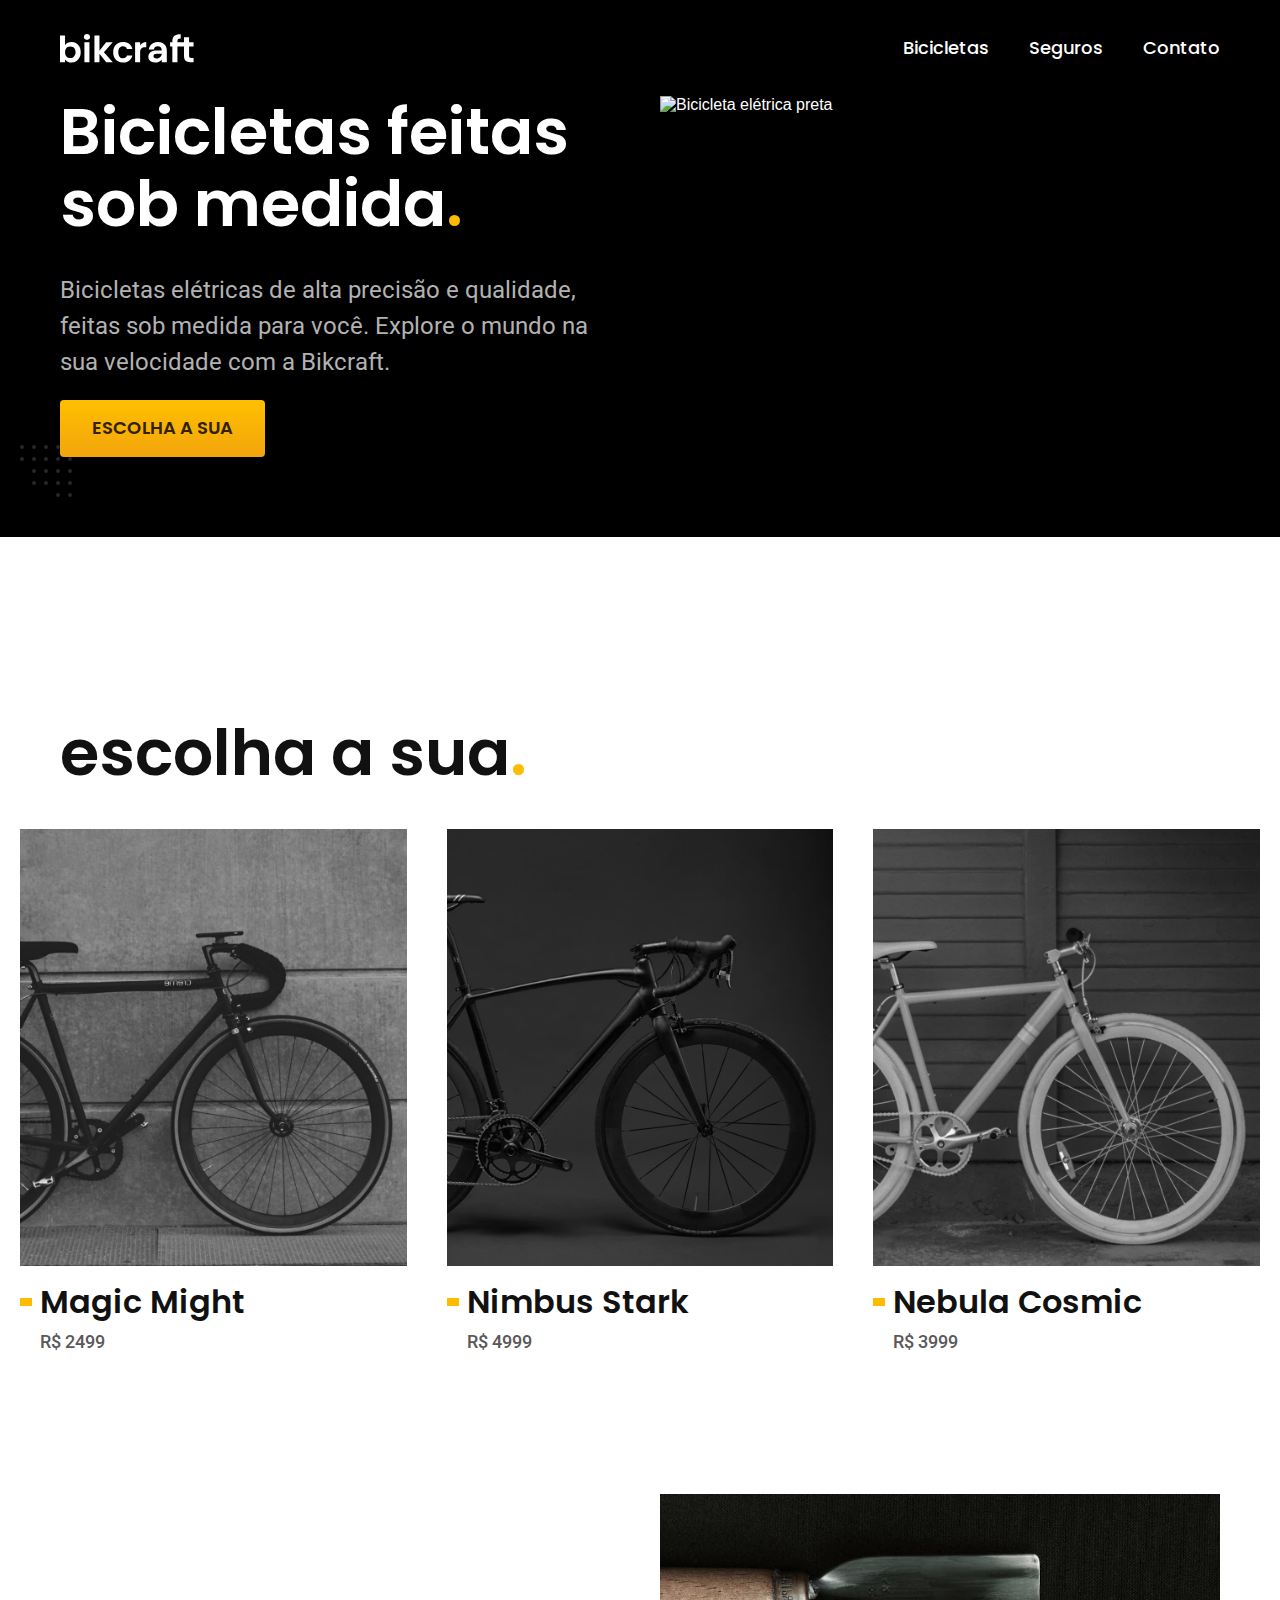
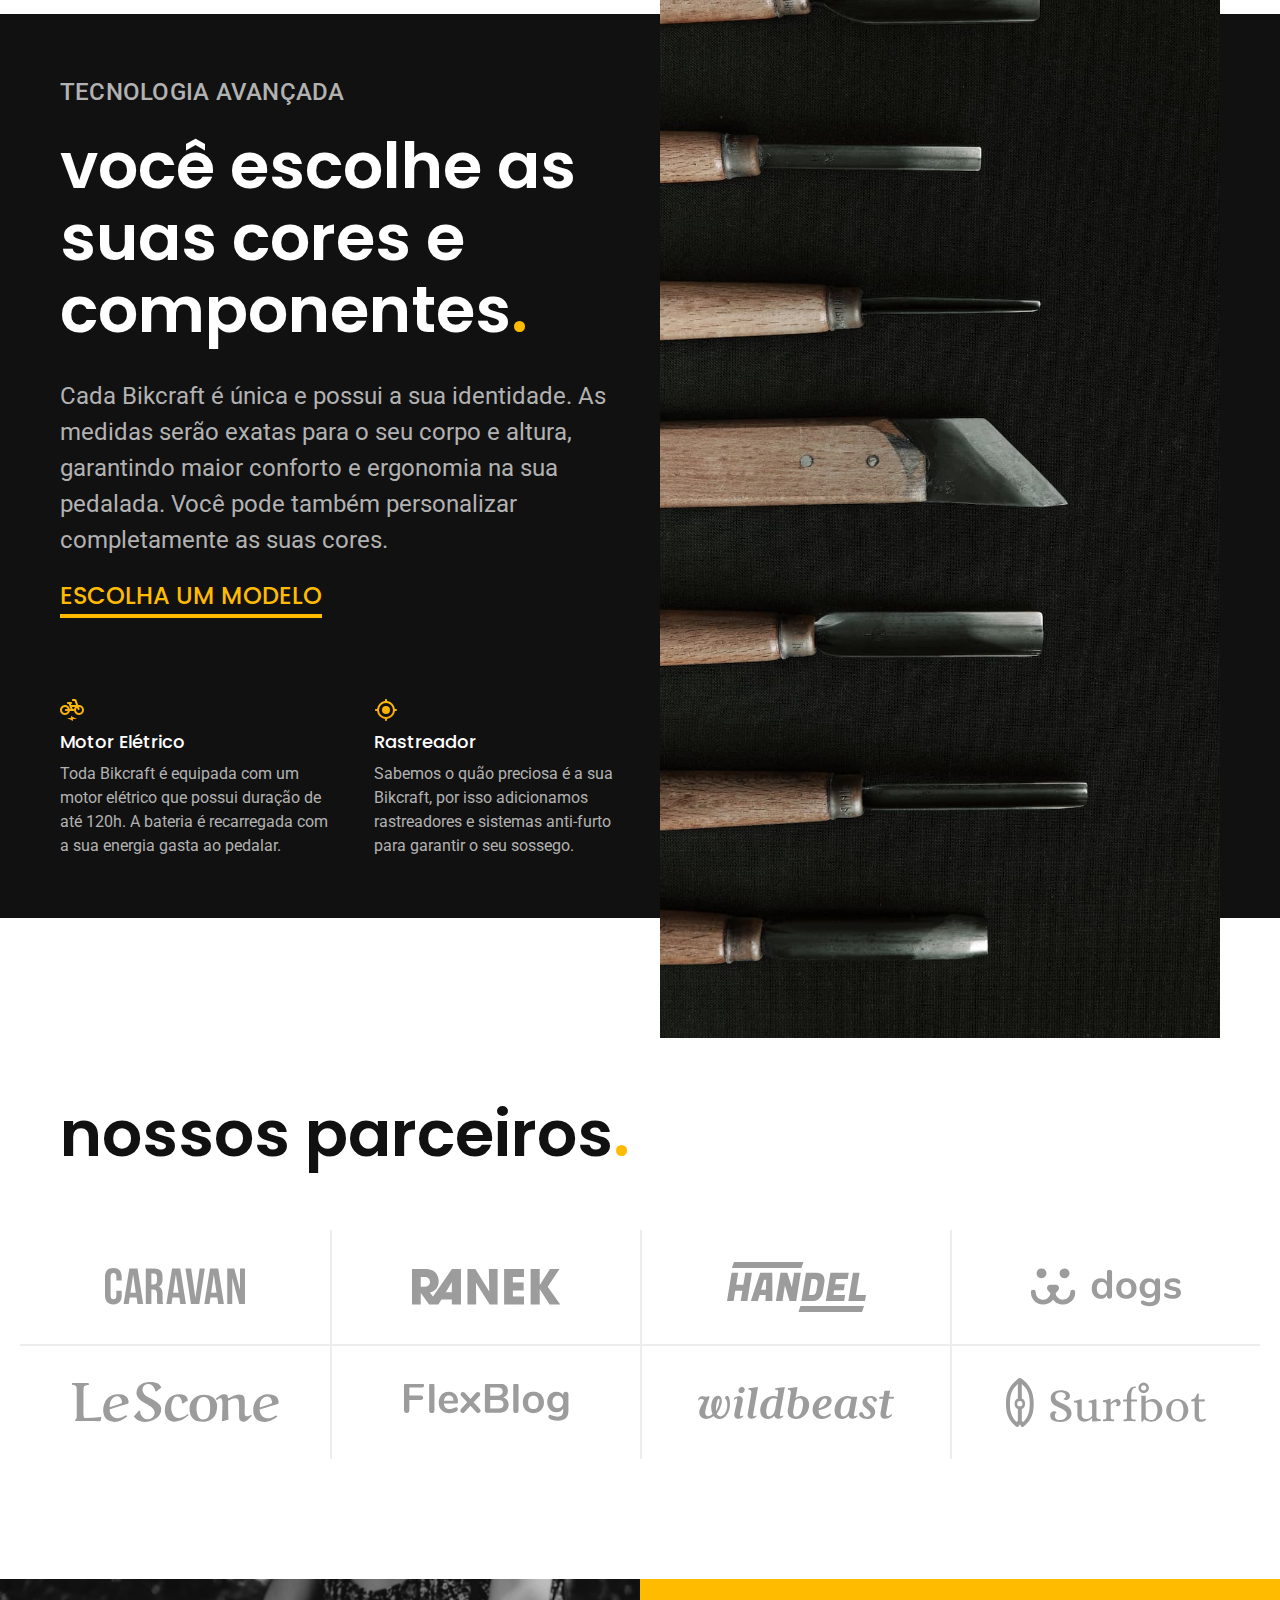
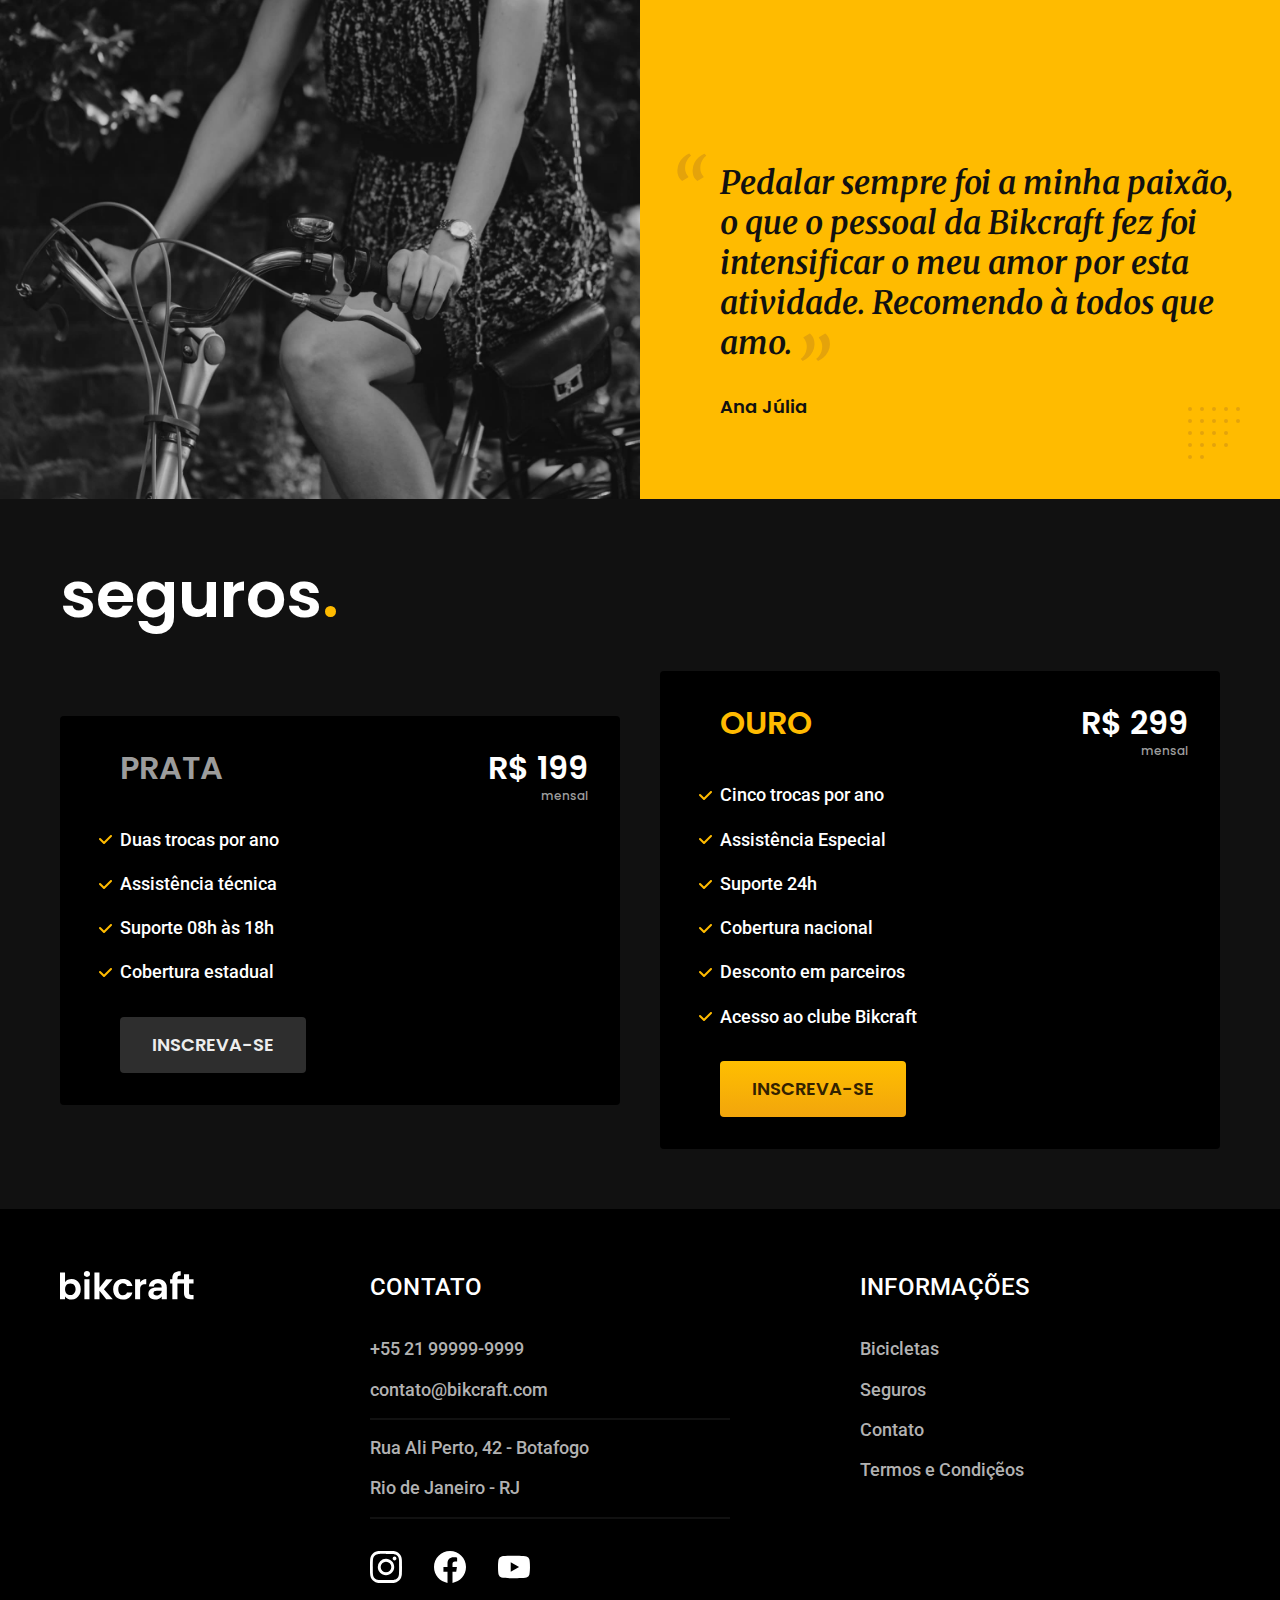
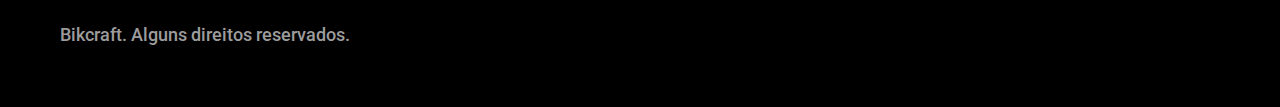
==== index.html @ 93dc84a7 "html e css finalizados" ====
<!DOCTYPE html>
<html lang="pt-br">

<head>
	<meta charset="UTF-8">
	<meta http-equiv="X-UA-Compatible" content="IE=edge">
	<meta name="viewport" content="width=device-width, initial-scale=1.0">
	<meta name="description" content="Bicicletas elétricas de alta precisão e qualidade, feitas sob medida para você. Explore o mundo na sua velocidade com a Bikcraft.">
	<link rel="preload" href="./css/style.css" as="style">
	<link rel="stylesheet" href="./css/style.css">
	<link rel="preconnect" href="https://fonts.googleapis.com">
	<link rel="preconnect" href="https://fonts.gstatic.com" crossorigin>
	<link href="https://fonts.googleapis.com/css2?family=Merriweather:ital,wght@1,900&family=Poppins:wght@400;600&family=Roboto:wght@400;500&display=swap" rel="stylesheet">
	<title>Bikcraft | Bicicletas Elétricas</title>
</head>

<body>
	<header class="header-bg">
		<div class="container header">
			<a href="./"><img src="./img/bikcraft.svg" width="136" height="32" alt="Bikcraft"></a>
			<nav aria-label="primaria">
				<ul class="header-menu font-1-m cor-0">
					<li class="menu-item"><a href="./bicicletas.html">Bicicletas</a></li>
					<li class="menu-item"><a href="./seguros.html">Seguros</a></li>
					<li class="menu-item"><a href="./contato.html">Contato</a></li>
				</ul>
			</nav>
		</div>
	</header>
	<main class="introducao-bg">
		<div class="introducao container">
			<div class="introducao-conteudo">
				<h1 class="font-1-xxl">Bicicletas feitas sob medida<span class="cor-p1">.</span></h1>
				<p class="font-2-l cor-5">Bicicletas elétricas de alta precisão e qualidade, feitas sob medida para você. Explore o mundo na sua velocidade com a Bikcraft.</p>
				<a class="botao" href="./bicicletas.html">Escolha a sua</a>
			</div>
			<picture class="introducao-imagem">
				<source media="(max-width: 800px)" srcset=".img/bicicletas/nimbus.jpg">
				<img src=".img/fotos/introducao.jpg" alt="Bicicleta elétrica preta">
			</picture>
		</div>
	</main>
	<article class="bicicletas-lista">
		<h2 class=" container font-1-xxl">escolha a sua<span class="cor-p1">.</span></h2>
		<ul>
			<li>
				<a href="./bicicletas/magic.html">
					<img src="img/bicicletas/magic-home.jpg" alt="Bicicleta preta">
					<h3 class="font-1-xl">Magic Might</h3>
					<span class="font-2-m cor-8">R$ 2499</span>
				</a>
			</li>
			<li> <a href="./bicicletas/nimbus.html">
					<img src="img/bicicletas/nimbus-home.jpg" alt="Bicicleta preta">
					<h3 class="font-1-xl">Nimbus Stark</h3>
					<span class="font-2-m cor-8">R$ 4999</span>
				</a></li>
			<li> <a href="./bicicletas/nebula.html">
					<img src="img/bicicletas/nebula-home.jpg" alt="Bicicleta preta">
					<h3 class="font-1-xl">Nebula Cosmic</h3>
					<span class="font-2-m cor-8">R$ 3999</span>
				</a></li>
		</ul>
	</article>
	<article class="tecnologia-bg">
		<div class="tecnologia container">
			<div class="tecnologia-conteudo">
				<span class="font-2-lb cor-5">Tecnologia Avançada</span>
				<h2 class="font-1-xxl cor-0">você escolhe as suas cores e componentes<span class="cor-p1">.</span></h2>
				<p class="font-2-l cor-5">Cada Bikcraft é única e possui a sua identidade. As medidas serão exatas para o seu corpo e altura, garantindo maior conforto e ergonomia na sua pedalada. Você pode também personalizar completamente as suas cores.</p>
				<a class="link" href="./bicicletas.html">Escolha um modelo</a>
				<div class="tecnologia-vantagens">
					<div class="tecnologia-vantagens-item">
						<img src="img/icones/eletrica.svg" alt="" width="24" height="24">
						<h3 class="font-1-m cor-0">Motor Elétrico</h3>
						<p class="font-2-s cor-5">Toda Bikcraft é equipada com um motor elétrico que possui duração de até 120h. A bateria é recarregada com a sua energia gasta ao pedalar.</p>
					</div>
					<div class="tecnologia-vantagens-item">
						<img src="img/icones/rastreador.svg" alt="" width="24" height="24">
						<h3 class="font-1-m cor-0">Rastreador</h3>
						<p class="font-2-s cor-5">Sabemos o quão preciosa é a sua Bikcraft, por isso adicionamos rastreadores e sistemas anti-furto para garantir o seu sossego.</p>
					</div>
				</div>
			</div>
			<div class="tecnologia-imagem">
				<img src="img/fotos/tecnologia.jpg" alt="">
			</div>
		</div>
	</article>
	<section class="parceiros" aria-label="Nossos Parceiros">
		<h2 class="container font-1-xxl">nossos parceiros<span class="cor-p1">.</span></h2>
		<ul>
			<li><img src="img/parceiros/caravan.svg" alt="caravan"></li>
			<li><img src="img/parceiros/ranek.svg" alt="ranek"></li>
			<li><img src="img/parceiros/handel.svg" alt="handel"></li>
			<li><img src="img/parceiros/dogs.svg" alt="dogs"></li>
			<li><img src="img/parceiros/lescone.svg" alt="lescone"></li>
			<li><img src="img/parceiros/flexblog.svg" alt="flexblog.svg"></li>
			<li><img src="img/parceiros/wildbeast.svg" alt="wildbeast.svg"></li>
			<li><img src="img/parceiros/surfbot.svg" alt="surfbot.svg"></li>
		</ul>
	</section>
	<section class="depoimento" aria-label="Depoimento">
		<div class="depoimento-imagem">
			<img src="img/fotos/depoimento.jpg" alt="">
		</div>
		<div class="depoimento-conteudo">
			<blockquote class="font-1-xl cor-p5">
				<p>Pedalar sempre foi a minha paixão, o que o pessoal da Bikcraft fez foi intensificar o meu amor por esta atividade. Recomendo à todos que amo.</p>
			</blockquote>
			<span class="font-1-mb cor-p4">Ana Júlia</span>
		</div>
	</section>
	<article class="seguros-bg">
		<div class="seguros container">
			<h2 class="font-1-xxl cor-0">seguros<span class="cor-p1">.</span></h2>
			<div class="seguros-item">
				<h3 class="font-1-xl cor-6">PRATA</h3>
				<span class="font-1-xl cor-0">R$ 199 <span class="font-1-xs cor-6">mensal</span></span>
				<ul class="font-2-m cor-0">
					<li>
						Duas trocas por ano
					</li>
					<li>
						Assistência técnica
					</li>
					<li>
						Suporte 08h às 18h
					</li>
					<li>
						Cobertura estadual
					</li>
				</ul>
				<a href="./orcamento.html" class="botao secundario">Inscreva-se</a>
			</div>
			<div class="seguros-item">
				<h3 class="font-1-xl cor-p1">OURO</h3>
				<span class="font-1-xl cor-0">R$ 299 <span class="font-1-xs cor-6">mensal</span></span>
				<ul class="font-2-m cor-0">
					<li>
						Cinco trocas por ano
					</li>
					<li>
						Assistência Especial
					</li>
					<li>
						Suporte 24h
					</li>
					<li>
						Cobertura nacional
					</li>
					<li>
						Desconto em parceiros
					</li>
					<li>
						Acesso ao clube Bikcraft
					</li>
				</ul>
				<a href="./orcamento.html" class="botao">Inscreva-se</a>
			</div>
		</div>
	</article>
	<footer class="footer-bg">
		<div class="footer container">
			<img src="img/bikcraft.svg" alt="Bikcraft">
			<div class="footer-contato">
				<h3 class="font-2-lb cor-0">Contato</h3>
				<ul class="cor-5 font-2-m">
					<li><a href="tel: +5521999999999">+55 21 99999-9999</a></li>
					<li><a href="mailto: contato@bikkcraft.com">contato@bikcraft.com</a></li>
					<li>Rua Ali Perto, 42 - Botafogo</li>
					<li>Rio de Janeiro - RJ</li>
				</ul>
				<div class="footer-redes">
					<a href="./">
						<img src="img/redes/instagram.svg" alt="">
					</a>
					<a href="./">
						<img src="img/redes/facebook.svg" alt="">
					</a>
					<a href="./">
						<img src="img/redes/youtube.svg" alt="">
					</a>
				</div>
			</div>
			<div class="footer-informacoes">
				<h3 class="font-2-lb cor-0">Informações</h3>
				<nav>
					<ul class="cor-5 font-2-m">
						<li><a href="./bicicletas.html">Bicicletas</a></li>
						<li><a href="./seguros.html">Seguros</a></li>
						<li><a href="./contato.html">Contato</a></li>
						<li><a href="./termos.html">Termos e Condiçẽos</a></li>
					</ul>
				</nav>
			</div>
			<p class="footer-copy font-2-m cor-6">Bikcraft. Alguns direitos reservados.</p>
		</div>
	</footer>
	<script src=""></script>
</body>

</html>
---- css/style.css ----
@import url('./global/global.css');
@import url('./utilidades/tipografia.css');
@import url('./utilidades/cores.css');
@import url('./global/header.css');
@import url('./global/footer.css');

/* utilidades */
@import url('./utilidades/componentes.css');
@import url('./utilidades/formulario.css');

/* home */
@import url('./home/introducao.css');
@import url('./home/tecnologia.css');
@import url('./home/parceiros.css');
@import url('./home/depoimento.css');

/* bicicletas */
@import url('./bicicletas/bicicletas-lista.css');
@import url('./bicicletas/bicicletas.css');

/* bicicleta */
@import url('./bicicleta/bicicleta.css');
@import url('./bicicleta/seguro-bicicleta.css');

/* seguros */
@import url('./seguros/seguros.css');
@import url('./seguros/vantagens.css');
@import url('./seguros/perguntas.css');

/* contato */
@import url('./contato/contato.css');
@import url('./contato/lojas.css');

/* orçamento */
@import url('./orcamento/orcamento.css');

/* termos */
@import url('./termos/termos.css');
---- css/style.css ----
@import url('./global/global.css');
@import url('./utilidades/tipografia.css');
@import url('./utilidades/cores.css');
@import url('./global/header.css');
@import url('./global/footer.css');

/* utilidades */
@import url('./utilidades/componentes.css');
@import url('./utilidades/formulario.css');

/* home */
@import url('./home/introducao.css');
@import url('./home/tecnologia.css');
@import url('./home/parceiros.css');
@import url('./home/depoimento.css');

/* bicicletas */
@import url('./bicicletas/bicicletas-lista.css');
@import url('./bicicletas/bicicletas.css');

/* bicicleta */
@import url('./bicicleta/bicicleta.css');
@import url('./bicicleta/seguro-bicicleta.css');

/* seguros */
@import url('./seguros/seguros.css');
@import url('./seguros/vantagens.css');
@import url('./seguros/perguntas.css');

/* contato */
@import url('./contato/contato.css');
@import url('./contato/lojas.css');

/* orçamento */
@import url('./orcamento/orcamento.css');

/* termos */
@import url('./termos/termos.css');
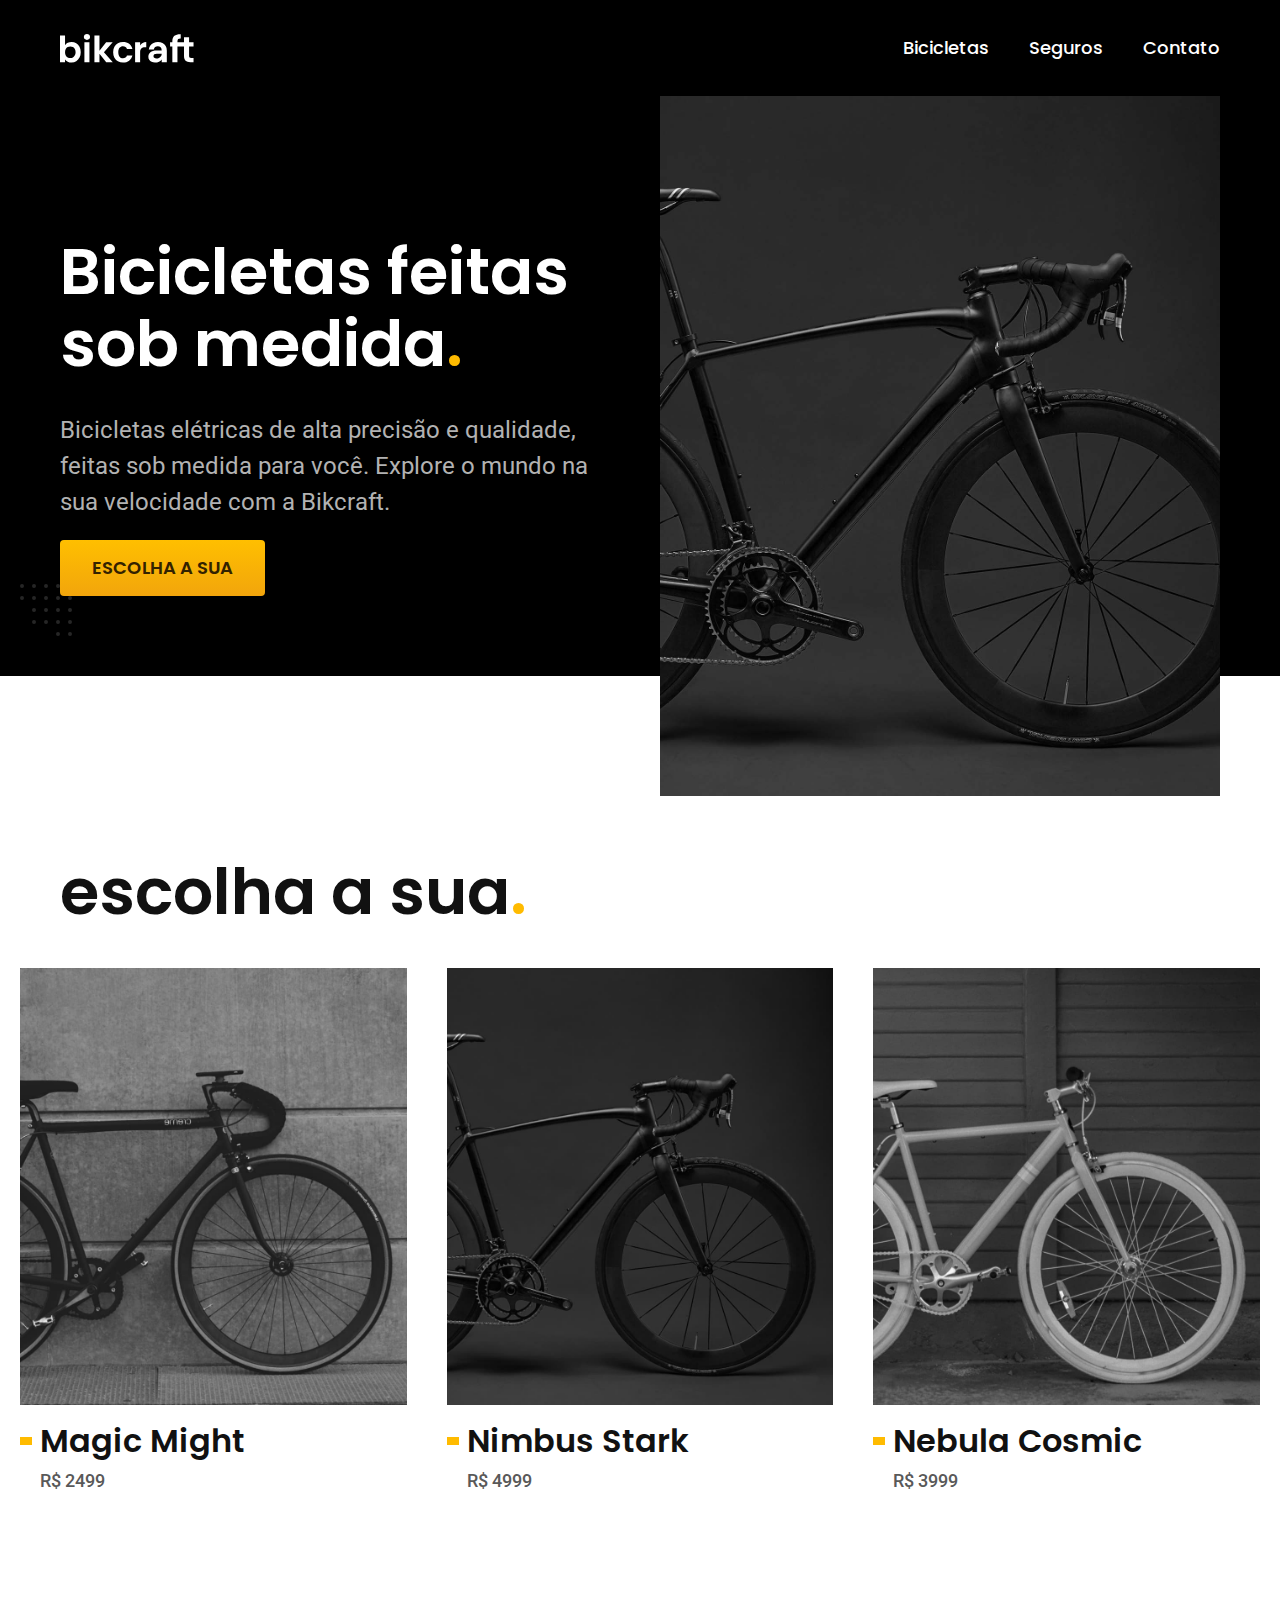
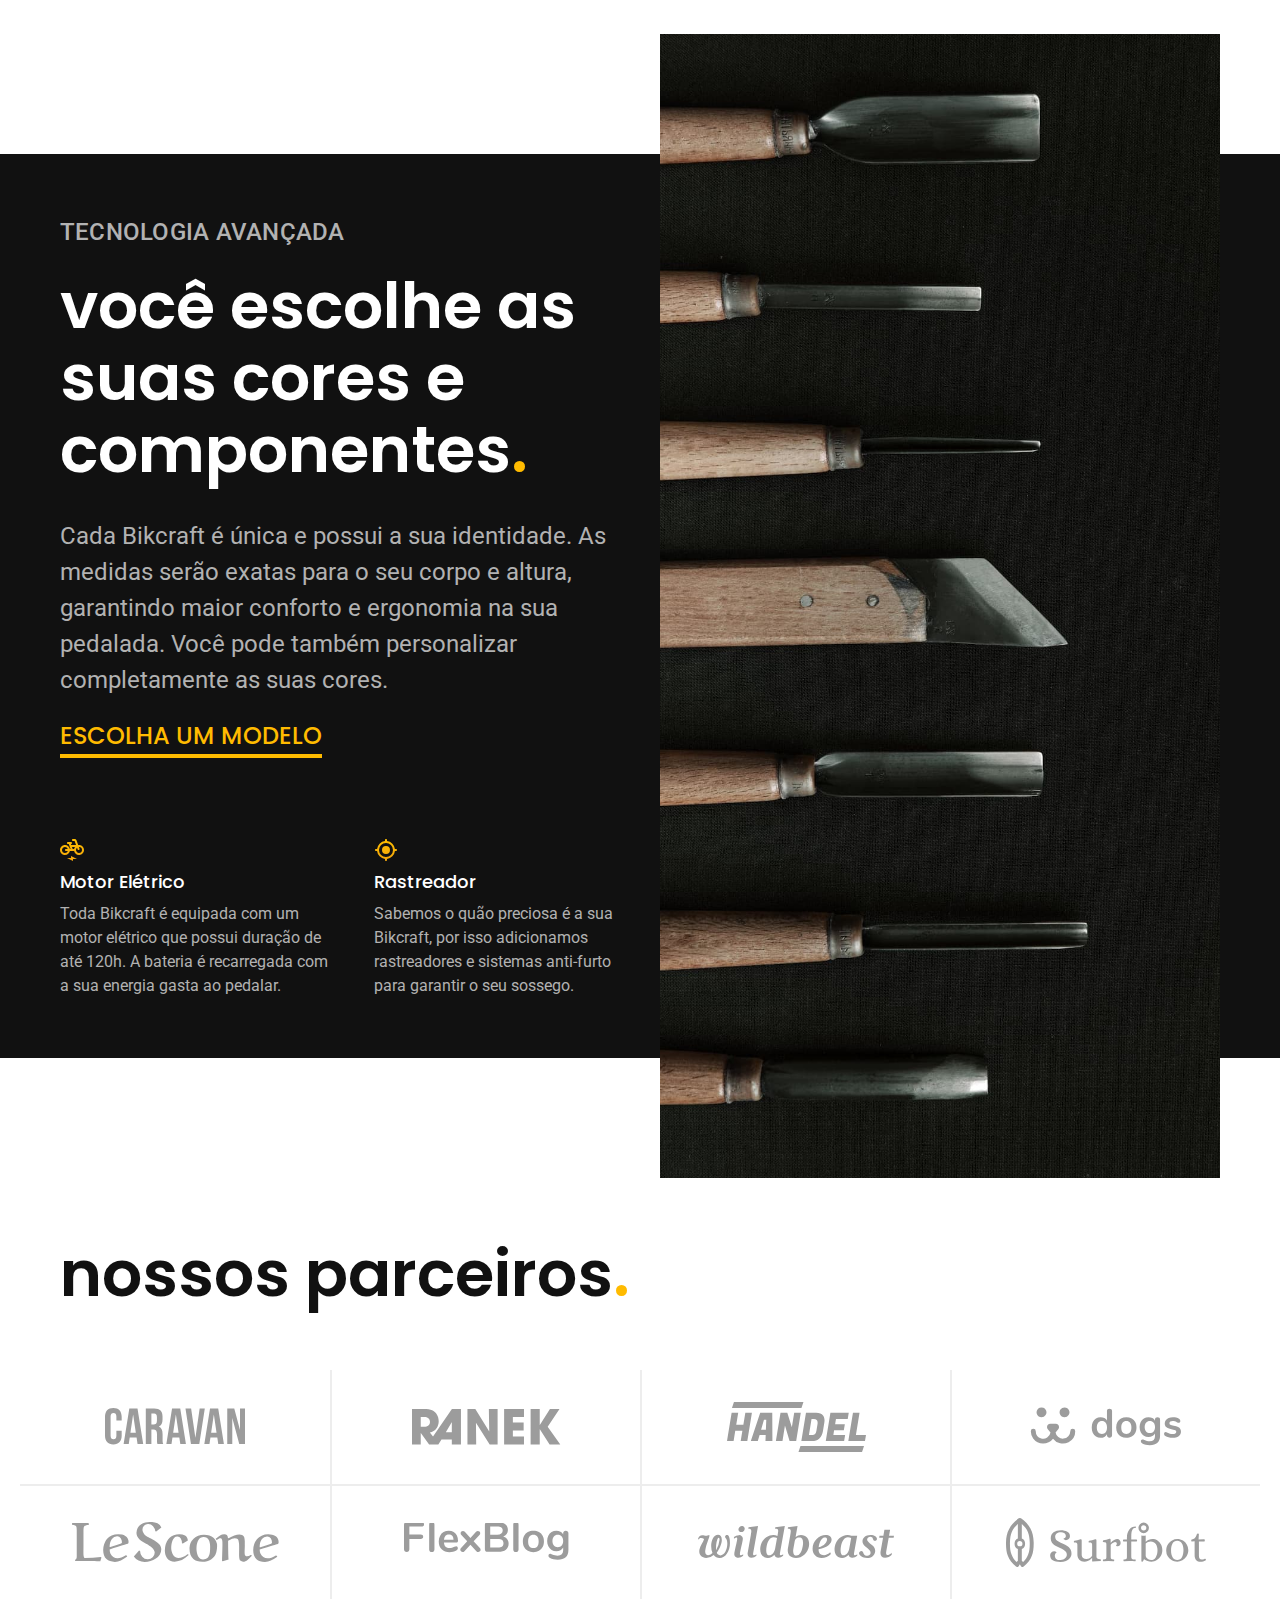
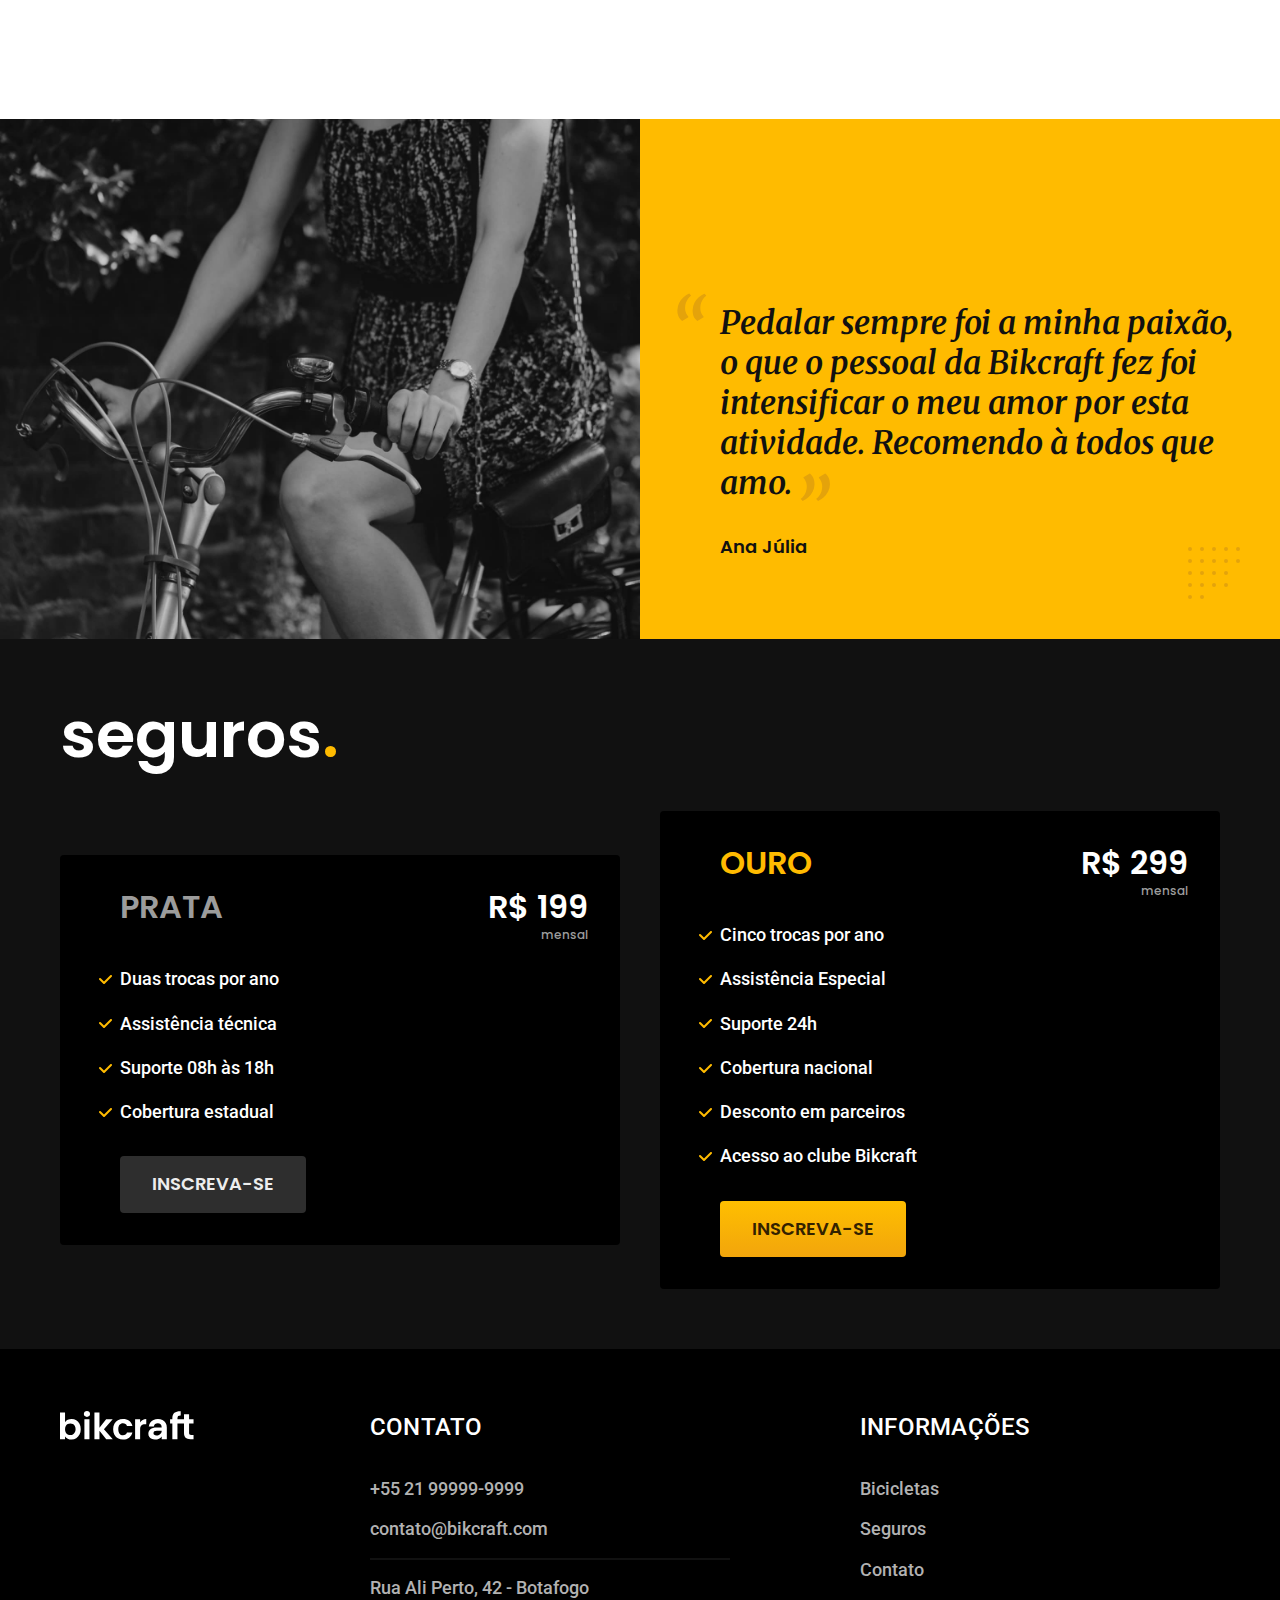
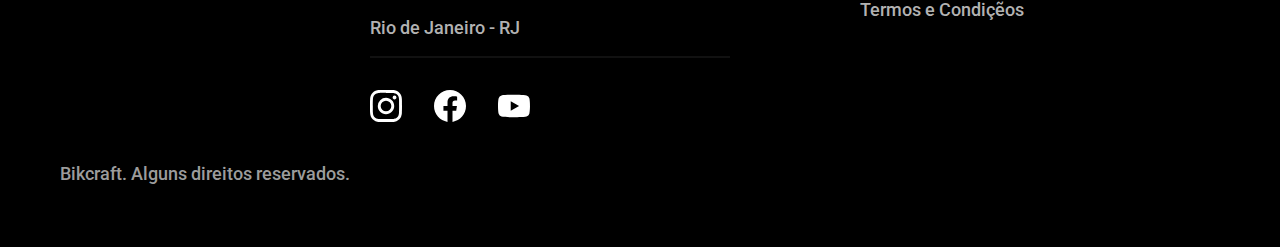
==== commit 0b070d0a: "add script em cada html" ====
--- a/index.html
+++ b/index.html
@@ -36,7 +36,7 @@
 			</div>
 			<picture class="introducao-imagem">
 				<source media="(max-width: 800px)" srcset=".img/bicicletas/nimbus.jpg">
-				<img src=".img/fotos/introducao.jpg" alt="Bicicleta elétrica preta">
+				<img src="./img/fotos/introducao.jpg" alt="Bicicleta elétrica preta">
 			</picture>
 		</div>
 	</main>
@@ -197,7 +197,8 @@
 			<p class="footer-copy font-2-m cor-6">Bikcraft. Alguns direitos reservados.</p>
 		</div>
 	</footer>
-	<script src=""></script>
+	<script src="./js/script.js"></script>
+
 </body>
 
 </html>